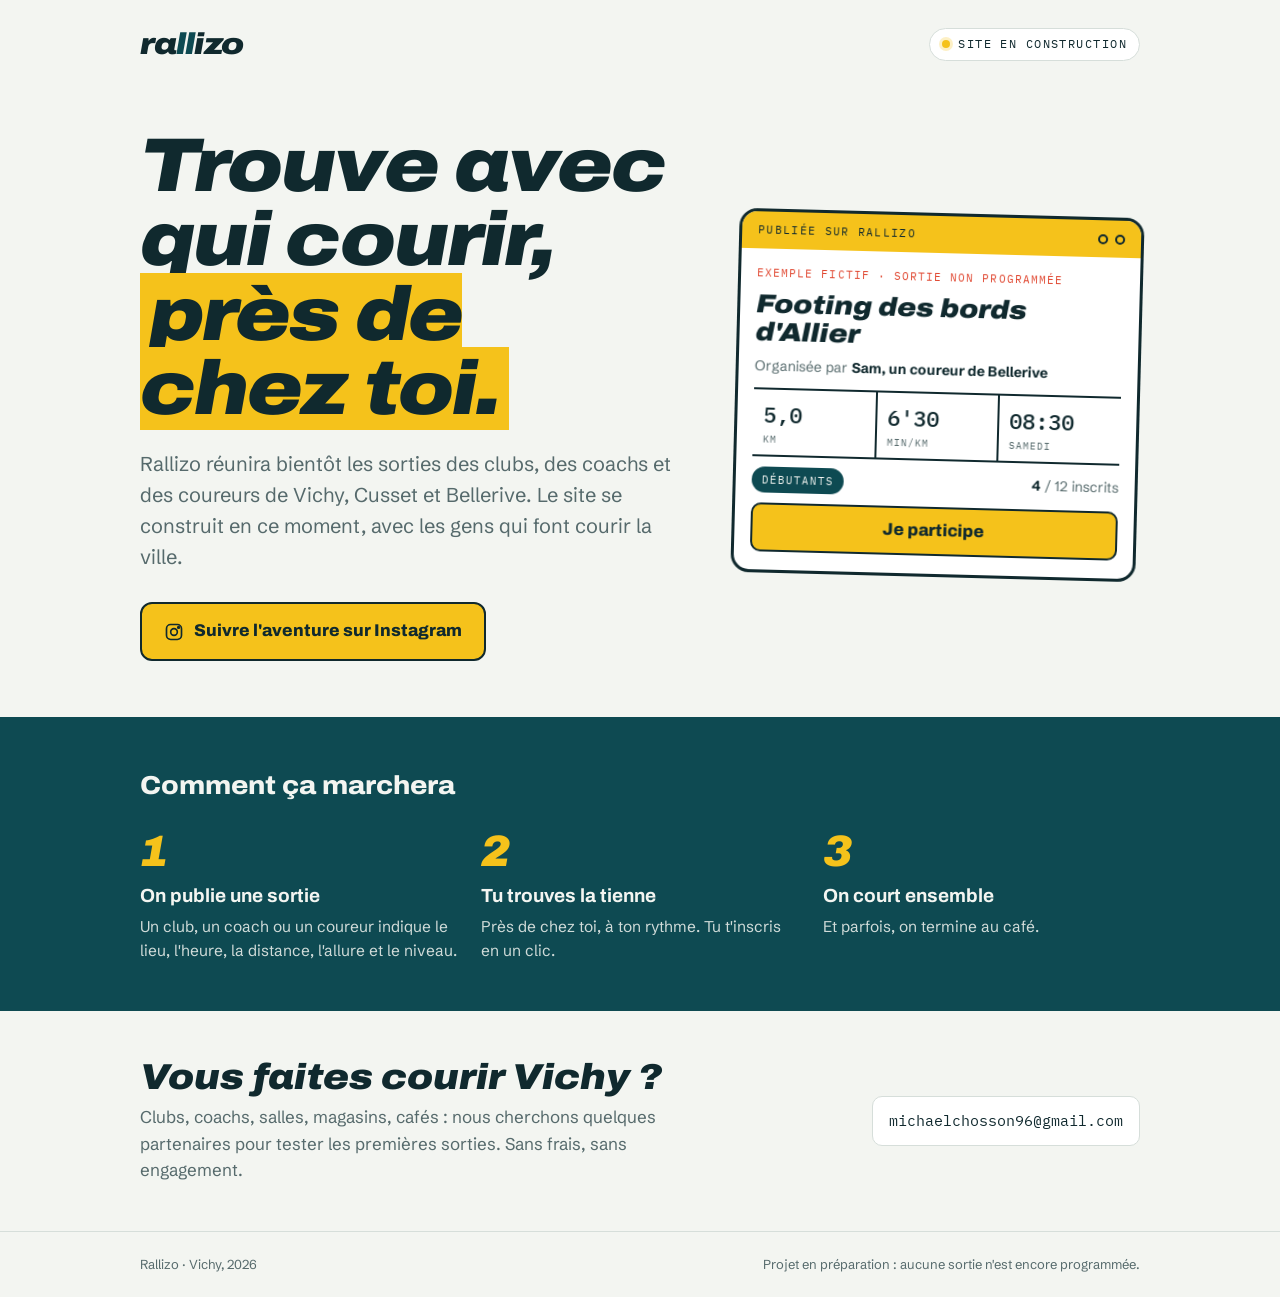
==== index.html @ 5cf41d1e "Page d'attente Rallizo : site en construction Co-Authored-By: Claude Opus 5.5 <noreply@anthropic.com" ====
<!doctype html>
<html lang="fr">
<head>
<meta charset="utf-8">
<meta name="viewport" content="width=device-width, initial-scale=1">
<title>Rallizo · Trouve avec qui courir à Vichy</title>
<meta name="description" content="Rallizo réunira bientôt les sorties running des clubs, des coachs et des coureurs de Vichy, Cusset et Bellerive. Site en construction.">
<meta property="og:title" content="Rallizo · Trouve avec qui courir, près de chez toi">
<meta property="og:description" content="Les sorties des clubs, des coachs et des coureurs de Vichy, au même endroit. Site en construction.">
<meta name="theme-color" content="#0E4A52">
<link rel="icon" href="data:image/svg+xml,%3Csvg xmlns='http://www.w3.org/2000/svg' viewBox='0 0 64 64'%3E%3Crect width='64' height='64' rx='14' fill='%230E4A52'/%3E%3Cpath d='M24 14h9l-8 36h-9zM39 14h9l-8 36h-9z' fill='%23F5C21B'/%3E%3C/svg%3E">
<link rel="preconnect" href="https://fonts.googleapis.com">
<link rel="preconnect" href="https://fonts.gstatic.com" crossorigin>
<link rel="stylesheet" href="https://fonts.googleapis.com/css2?family=Archivo:ital,wdth,wght@0,62..125,100..900;1,62..125,100..900&family=Schibsted+Grotesk:wght@400..700&family=IBM+Plex+Mono:wght@400;500&display=swap">
<style>
  /* Identité Rallizo validée le 16/10/2026 */
  :root {
    --craie: #F3F5F1; --allier: #0E4A52; --encre: #10292E; --rallye: #F5C21B; --depart: #E0452E; --brume: #566A6C; --ligne: #D6DEDA;
    --fd: "Archivo", "Arial Narrow", Arial, sans-serif;
    --fb: "Schibsted Grotesk", "Segoe UI", Helvetica, Arial, sans-serif;
    --fm: "IBM Plex Mono", Consolas, monospace;
  }
  * { box-sizing: border-box; }
  html, body { margin: 0; }
  body { background: var(--craie); color: var(--encre); font-family: var(--fb); font-size: 17px; line-height: 1.55; min-height: 100vh; display: flex; flex-direction: column; }
  .wrap { width: 100%; max-width: 1040px; margin: 0 auto; padding-left: max(20px, env(safe-area-inset-left)); padding-right: max(20px, env(safe-area-inset-right)); }

  header { padding-block: 28px; }
  header .wrap { display: flex; justify-content: space-between; align-items: center; gap: 12px; }
  .wm { font-family: var(--fd); font-weight: 900; font-style: italic; font-stretch: 118%; letter-spacing: -.03em; line-height: .9; font-size: 30px; text-decoration: none; color: var(--encre); }
  .wm .ll { color: var(--allier); }
  .chip { display: inline-flex; align-items: center; gap: 8px; font-family: var(--fm); font-size: 12px; text-transform: uppercase; letter-spacing: .12em; background: #fff; border: 1px solid var(--ligne); padding: 6px 12px; border-radius: 99px; }
  .chip::before { content: ""; width: 8px; height: 8px; border-radius: 50%; background: var(--rallye); box-shadow: 0 0 0 3px rgba(245, 194, 27, .25); }

  main { flex: 1; }
  .hero { padding-block: 40px 56px; display: grid; grid-template-columns: minmax(0, 1.15fr) minmax(0, .85fr); gap: 48px; align-items: center; }
  h1 { font-family: var(--fd); font-weight: 900; font-style: italic; font-stretch: 112%; letter-spacing: -.025em; line-height: .98; font-size: clamp(42px, 7vw, 76px); margin: 0 0 22px; text-wrap: balance; }
  h1 mark { background: var(--rallye); color: var(--encre); padding: 0 .12em; }
  .lead { font-size: clamp(17px, 2vw, 20px); color: var(--brume); max-width: 46ch; margin: 0 0 30px; }
  .actions { display: flex; flex-wrap: wrap; gap: 12px; }
  .btn { display: inline-flex; align-items: center; gap: 10px; font-family: var(--fd); font-weight: 800; font-size: 17px; text-decoration: none; padding: 14px 22px; border-radius: 12px; border: 2px solid var(--encre); color: var(--encre); background: #fff; transition: transform .15s ease; }
  .btn.primary { background: var(--rallye); }
  .btn:hover { transform: translateY(-2px); }
  .btn:focus-visible { outline: 3px solid var(--allier); outline-offset: 3px; }
  .btn svg { width: 20px; height: 20px; }

  /* Dossard d'exemple */
  .bib { background: #fff; border: 3px solid var(--encre); border-radius: 18px; overflow: hidden; max-width: 420px; width: 100%; justify-self: center; transform: rotate(1.5deg); }
  .bib-h { background: var(--rallye); display: flex; justify-content: space-between; align-items: center; padding: 10px 16px; font-family: var(--fm); font-size: 11px; letter-spacing: .12em; text-transform: uppercase; }
  .pins { display: flex; gap: 7px; } .pins i { width: 10px; height: 10px; border: 2.5px solid var(--encre); border-radius: 50%; display: block; }
  .bib-b { padding: 16px 16px 18px; display: grid; gap: 10px; }
  .fict { font-family: var(--fm); font-size: 10.5px; color: var(--depart); letter-spacing: .1em; text-transform: uppercase; }
  .bib-t { font-family: var(--fd); font-weight: 900; font-style: italic; font-stretch: 112%; font-size: 26px; line-height: 1.05; }
  .org { font-size: 14px; color: var(--brume); } .org b { color: var(--encre); }
  .stats { display: grid; grid-template-columns: repeat(3, 1fr); border-top: 2.5px solid var(--encre); border-bottom: 2.5px solid var(--encre); }
  .stats div { padding: 8px 10px; display: grid; } .stats div + div { border-left: 2.5px solid var(--encre); }
  .stats b { font-family: var(--fm); font-weight: 500; font-size: 22px; } .stats span { font-family: var(--fm); font-size: 10px; letter-spacing: .1em; text-transform: uppercase; color: var(--brume); }
  .meta { display: flex; justify-content: space-between; align-items: center; font-size: 14px; color: var(--brume); }
  .lvl { background: var(--allier); color: var(--craie); font-family: var(--fm); font-size: 10.5px; letter-spacing: .1em; text-transform: uppercase; padding: 5px 10px; border-radius: 99px; }
  .join { background: var(--rallye); border: 2.5px solid var(--encre); border-radius: 10px; text-align: center; padding: 9px; font-family: var(--fd); font-weight: 800; font-size: 17px; }

  /* Bande "comment ça marchera" */
  .how { background: var(--allier); color: var(--craie); padding-block: 48px; }
  .how h2 { font-family: var(--fd); font-weight: 800; font-stretch: 108%; font-size: 26px; margin: 0 0 24px; }
  .steps { display: grid; grid-template-columns: repeat(3, minmax(0, 1fr)); gap: 24px; }
  .step b { font-family: var(--fd); font-weight: 900; font-style: italic; font-size: 44px; line-height: 1; color: var(--rallye); display: block; margin-bottom: 8px; }
  .step h3 { font-family: var(--fd); font-size: 19px; margin: 0 0 4px; }
  .step p { margin: 0; opacity: .85; font-size: 15.5px; }

  .pros { padding-block: 48px; display: grid; grid-template-columns: minmax(0, 1fr) auto; gap: 24px; align-items: center; }
  .pros h2 { font-family: var(--fd); font-weight: 900; font-style: italic; font-stretch: 110%; font-size: clamp(26px, 4vw, 36px); margin: 0 0 8px; line-height: 1.05; }
  .pros p { margin: 0; color: var(--brume); max-width: 56ch; }
  .mail { font-family: var(--fm); font-size: 15px; background: #fff; border: 1px solid var(--ligne); border-radius: 10px; padding: 12px 16px; user-select: all; }

  footer { border-top: 1px solid var(--ligne); padding-block: 22px; font-size: 13px; color: var(--brume); }
  footer .wrap { display: flex; justify-content: space-between; flex-wrap: wrap; gap: 8px; }

  @media (max-width: 820px) {
    .hero { grid-template-columns: 1fr; gap: 36px; padding-top: 16px; }
    .steps { grid-template-columns: 1fr; gap: 20px; }
    .pros { grid-template-columns: 1fr; }
  }
  @media (prefers-reduced-motion: no-preference) {
    .bib { animation: arrive .7s cubic-bezier(.2, .8, .2, 1) both .15s; }
    @keyframes arrive { from { transform: rotate(4deg) translateY(16px); } to { transform: rotate(1.5deg); } }
  }
</style>
</head>
<body>

<header>
  <div class="wrap">
    <a class="wm" href="./" aria-label="Rallizo, accueil">ra<span class="ll">ll</span>izo</a>
    <span class="chip">Site en construction</span>
  </div>
</header>

<main>
  <section class="wrap hero">
    <div>
      <h1>Trouve avec qui courir, <mark>près de chez toi.</mark></h1>
      <p class="lead">Rallizo réunira bientôt les sorties des clubs, des coachs et des coureurs de Vichy, Cusset et Bellerive. Le site se construit en ce moment, avec les gens qui font courir la ville.</p>
      <div class="actions">
        <a class="btn primary" href="https://www.instagram.com/rallizo_/" target="_blank" rel="noopener">
          <svg viewBox="0 0 24 24" fill="none" stroke="currentColor" stroke-width="2" stroke-linecap="round" stroke-linejoin="round" aria-hidden="true"><rect x="3" y="3" width="18" height="18" rx="5"/><circle cx="12" cy="12" r="4"/><circle cx="17.5" cy="6.5" r="1" fill="currentColor"/></svg>
          Suivre l'aventure sur Instagram
        </a>
      </div>
    </div>

    <div class="bib" aria-label="Exemple fictif de sortie">
      <div class="bib-h"><span>Publiée sur Rallizo</span><span class="pins"><i></i><i></i></span></div>
      <div class="bib-b">
        <span class="fict">Exemple fictif · sortie non programmée</span>
        <div class="bib-t">Footing des bords d'Allier</div>
        <span class="org">Organisée par <b>Sam, un coureur de Bellerive</b></span>
        <div class="stats"><div><b>5,0</b><span>km</span></div><div><b>6'30</b><span>min/km</span></div><div><b>08:30</b><span>samedi</span></div></div>
        <div class="meta"><span class="lvl">Débutants</span><span><b style="color:var(--encre)">4</b> / 12 inscrits</span></div>
        <div class="join">Je participe</div>
      </div>
    </div>
  </section>

  <section class="how">
    <div class="wrap">
      <h2>Comment ça marchera</h2>
      <div class="steps">
        <div class="step"><b>1</b><h3>On publie une sortie</h3><p>Un club, un coach ou un coureur indique le lieu, l'heure, la distance, l'allure et le niveau.</p></div>
        <div class="step"><b>2</b><h3>Tu trouves la tienne</h3><p>Près de chez toi, à ton rythme. Tu t'inscris en un clic.</p></div>
        <div class="step"><b>3</b><h3>On court ensemble</h3><p>Et parfois, on termine au café.</p></div>
      </div>
    </div>
  </section>

  <section class="wrap pros">
    <div>
      <h2>Vous faites courir Vichy ?</h2>
      <p>Clubs, coachs, salles, magasins, cafés : nous cherchons quelques partenaires pour tester les premières sorties. Sans frais, sans engagement.</p>
    </div>
    <span class="mail">michaelchosson96@gmail.com</span>
  </section>
</main>

<footer>
  <div class="wrap"><span>Rallizo · Vichy, 2026</span><span>Projet en préparation : aucune sortie n'est encore programmée.</span></div>
</footer>

</body>
</html>
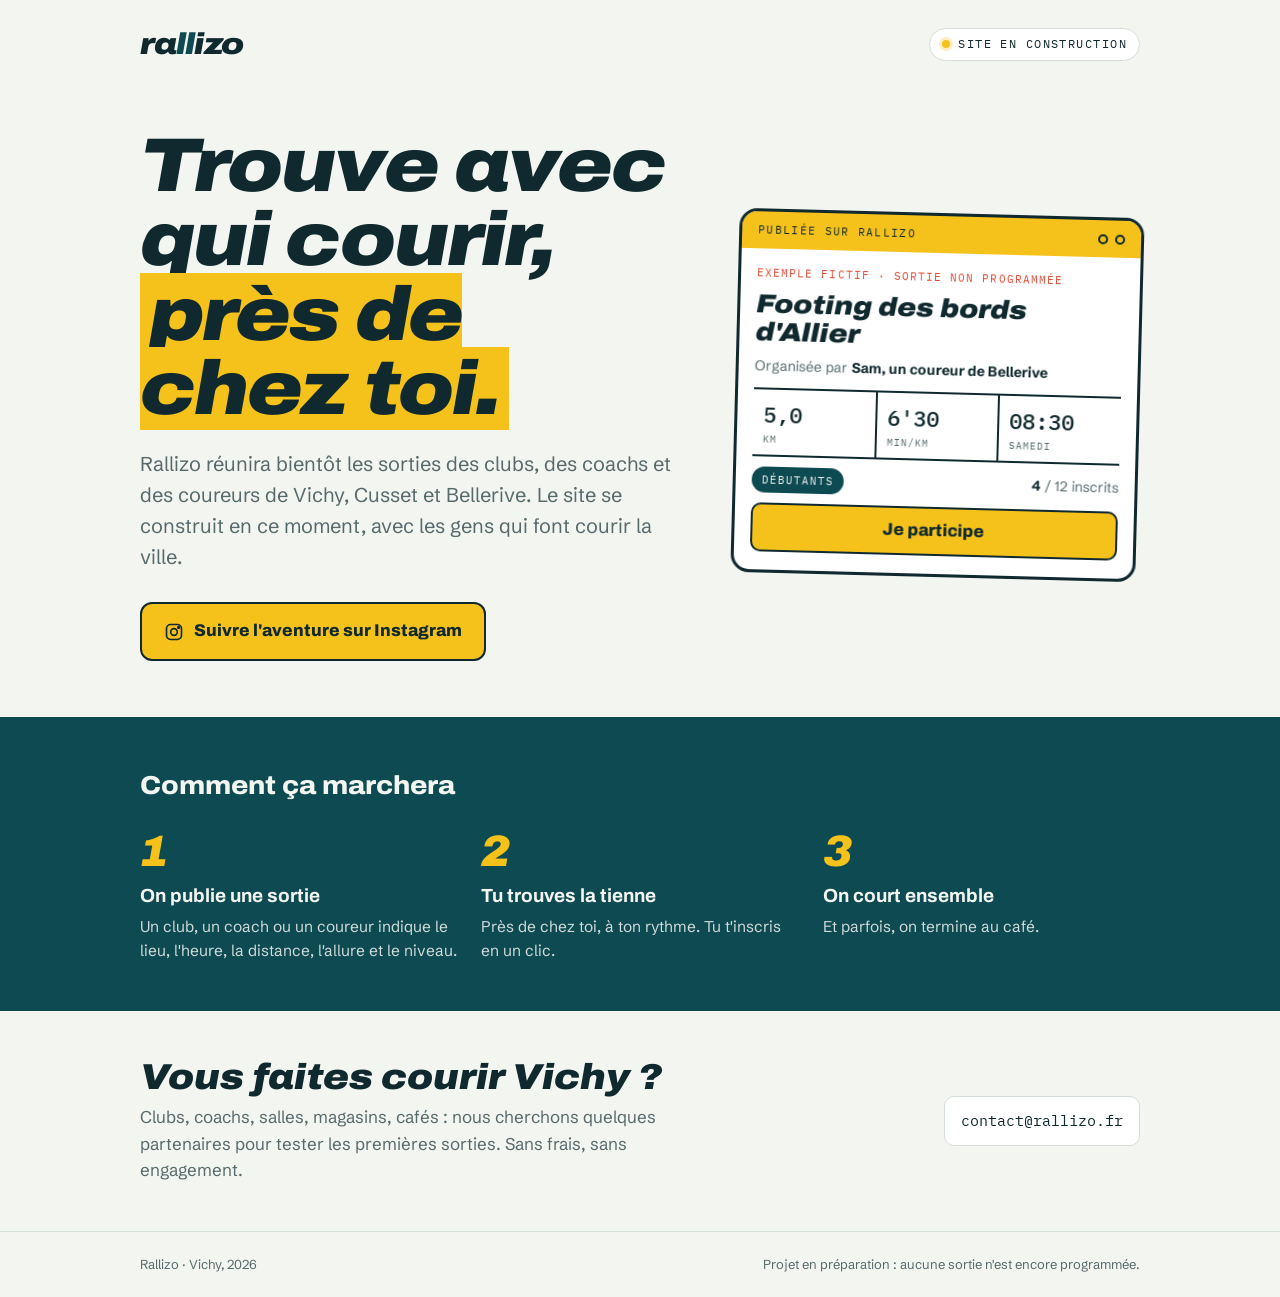
==== commit f1ca683f: "Contact : contact@rallizo.fr Co-Authored-By: Claude Opus 5.5 <noreply@anthropic.com>" ====
--- a/index.html
+++ b/index.html
@@ -1,4 +1,4 @@
-<!doctype html>
+﻿<!doctype html>
 <html lang="fr">
 <head>
 <meta charset="utf-8">
@@ -137,7 +137,7 @@
       <h2>Vous faites courir Vichy ?</h2>
       <p>Clubs, coachs, salles, magasins, cafés : nous cherchons quelques partenaires pour tester les premières sorties. Sans frais, sans engagement.</p>
     </div>
-    <span class="mail">michaelchosson96@gmail.com</span>
+    <span class="mail">contact@rallizo.fr</span>
   </section>
 </main>
 
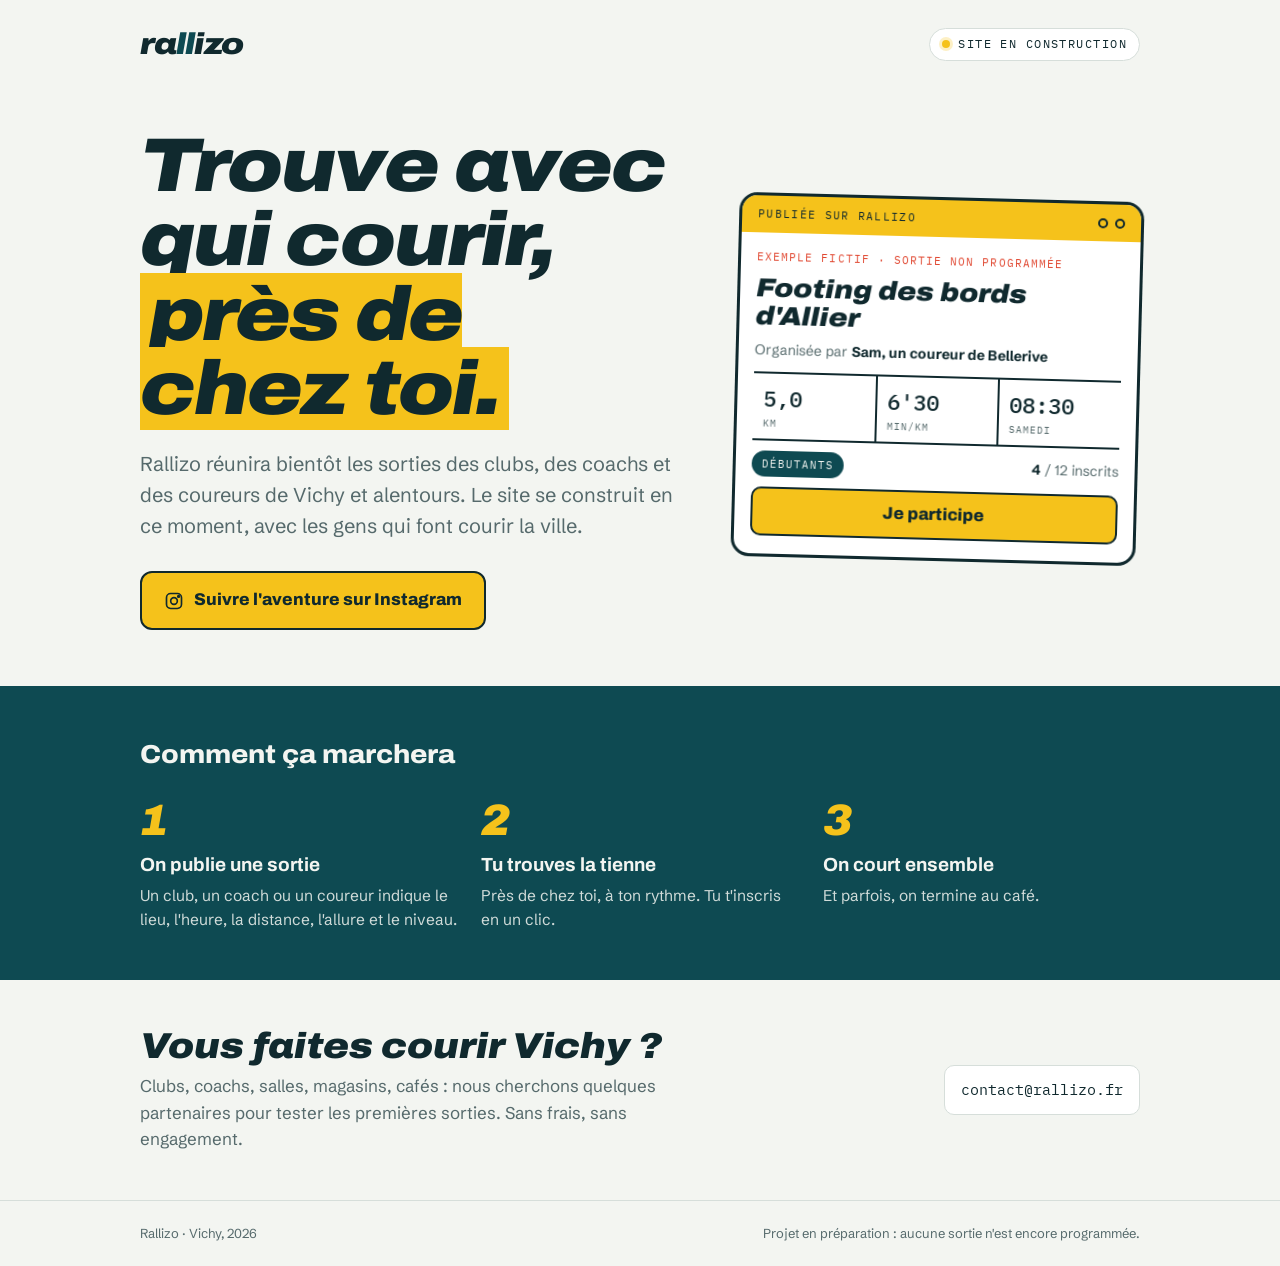
==== commit 2f533736: "Zone : Vichy et alentours Co-Authored-By: Claude Opus 5.5 <noreply@anthropic.com>" ====
--- a/index.html
+++ b/index.html
@@ -4,7 +4,7 @@
 <meta charset="utf-8">
 <meta name="viewport" content="width=device-width, initial-scale=1">
 <title>Rallizo · Trouve avec qui courir à Vichy</title>
-<meta name="description" content="Rallizo réunira bientôt les sorties running des clubs, des coachs et des coureurs de Vichy, Cusset et Bellerive. Site en construction.">
+<meta name="description" content="Rallizo réunira bientôt les sorties running des clubs, des coachs et des coureurs de Vichy et alentours. Site en construction.">
 <meta property="og:title" content="Rallizo · Trouve avec qui courir, près de chez toi">
 <meta property="og:description" content="Les sorties des clubs, des coachs et des coureurs de Vichy, au même endroit. Site en construction.">
 <meta name="theme-color" content="#0E4A52">
@@ -99,7 +99,7 @@
   <section class="wrap hero">
     <div>
       <h1>Trouve avec qui courir, <mark>près de chez toi.</mark></h1>
-      <p class="lead">Rallizo réunira bientôt les sorties des clubs, des coachs et des coureurs de Vichy, Cusset et Bellerive. Le site se construit en ce moment, avec les gens qui font courir la ville.</p>
+      <p class="lead">Rallizo réunira bientôt les sorties des clubs, des coachs et des coureurs de Vichy et alentours. Le site se construit en ce moment, avec les gens qui font courir la ville.</p>
       <div class="actions">
         <a class="btn primary" href="https://www.instagram.com/rallizo_/" target="_blank" rel="noopener">
           <svg viewBox="0 0 24 24" fill="none" stroke="currentColor" stroke-width="2" stroke-linecap="round" stroke-linejoin="round" aria-hidden="true"><rect x="3" y="3" width="18" height="18" rx="5"/><circle cx="12" cy="12" r="4"/><circle cx="17.5" cy="6.5" r="1" fill="currentColor"/></svg>
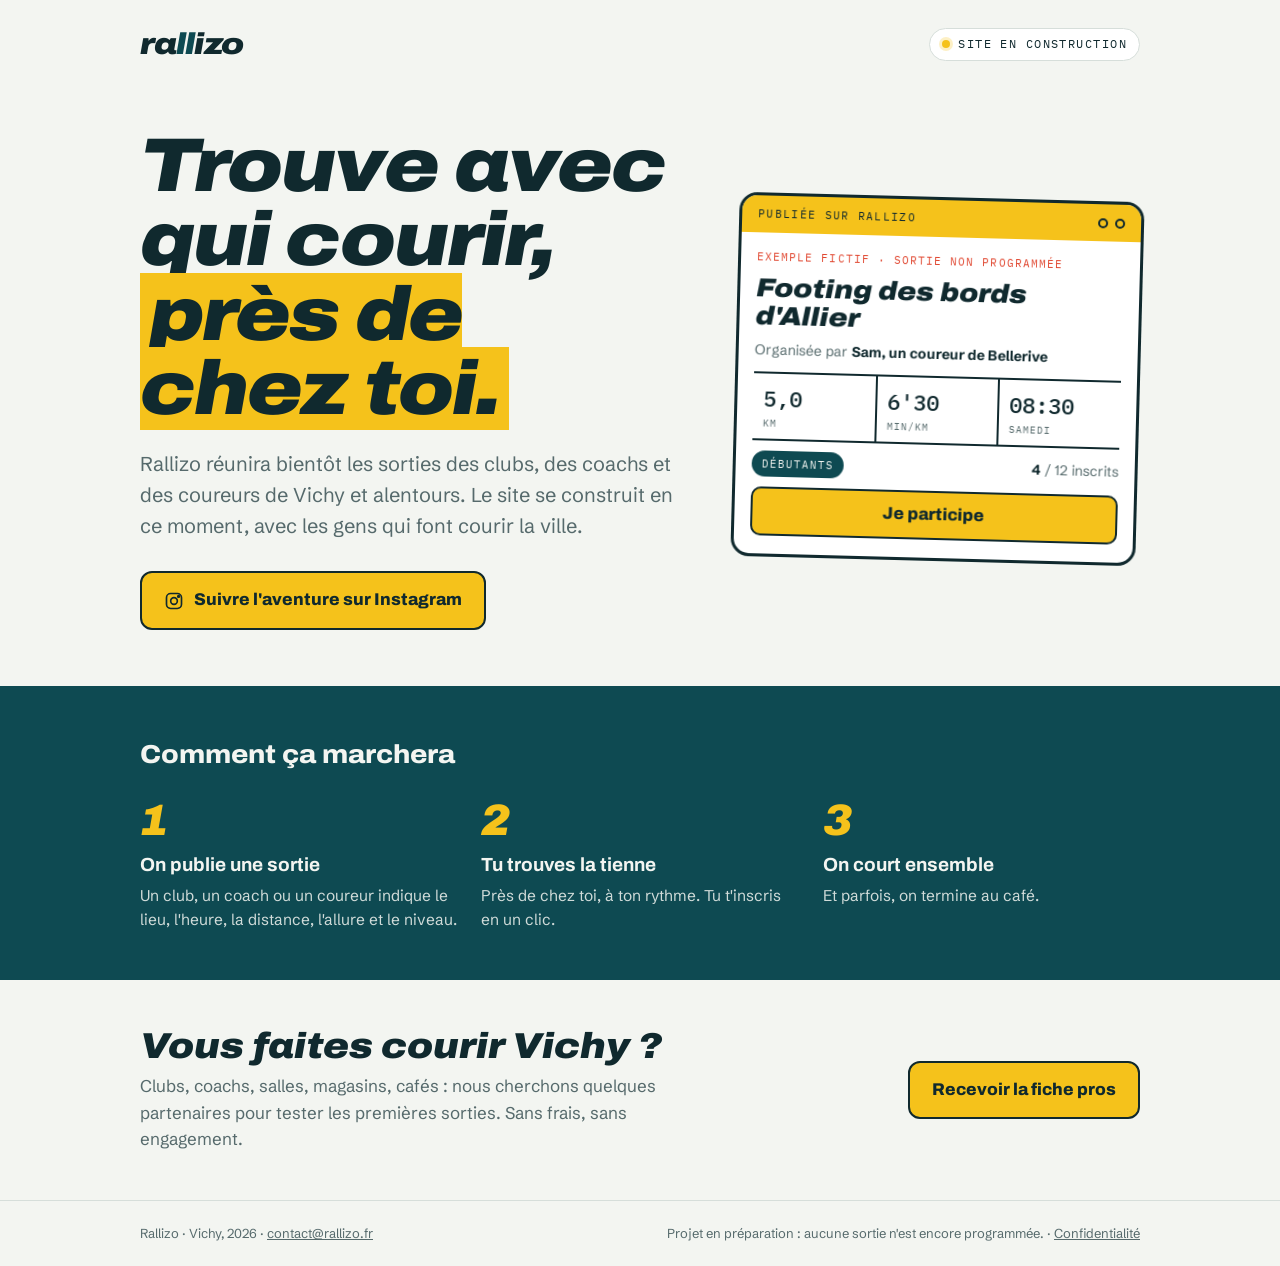
==== commit 23adc26b: "Espace pros : formulaire Brevo, fiches à télécharger, page confidentialité Co-Authored-By: Claude Op" ====
--- a/index.html
+++ b/index.html
@@ -137,12 +137,12 @@
       <h2>Vous faites courir Vichy ?</h2>
       <p>Clubs, coachs, salles, magasins, cafés : nous cherchons quelques partenaires pour tester les premières sorties. Sans frais, sans engagement.</p>
     </div>
-    <span class="mail">contact@rallizo.fr</span>
+    <a class="btn primary" href="pros.html">Recevoir la fiche pros</a>
   </section>
 </main>
 
 <footer>
-  <div class="wrap"><span>Rallizo · Vichy, 2026</span><span>Projet en préparation : aucune sortie n'est encore programmée.</span></div>
+  <div class="wrap"><span>Rallizo · Vichy, 2026 · <a href="mailto:contact@rallizo.fr" style="color:inherit">contact@rallizo.fr</a></span><span>Projet en préparation : aucune sortie n'est encore programmée. · <a href="confidentialite.html" style="color:inherit">Confidentialité</a></span></div>
 </footer>
 
 </body>
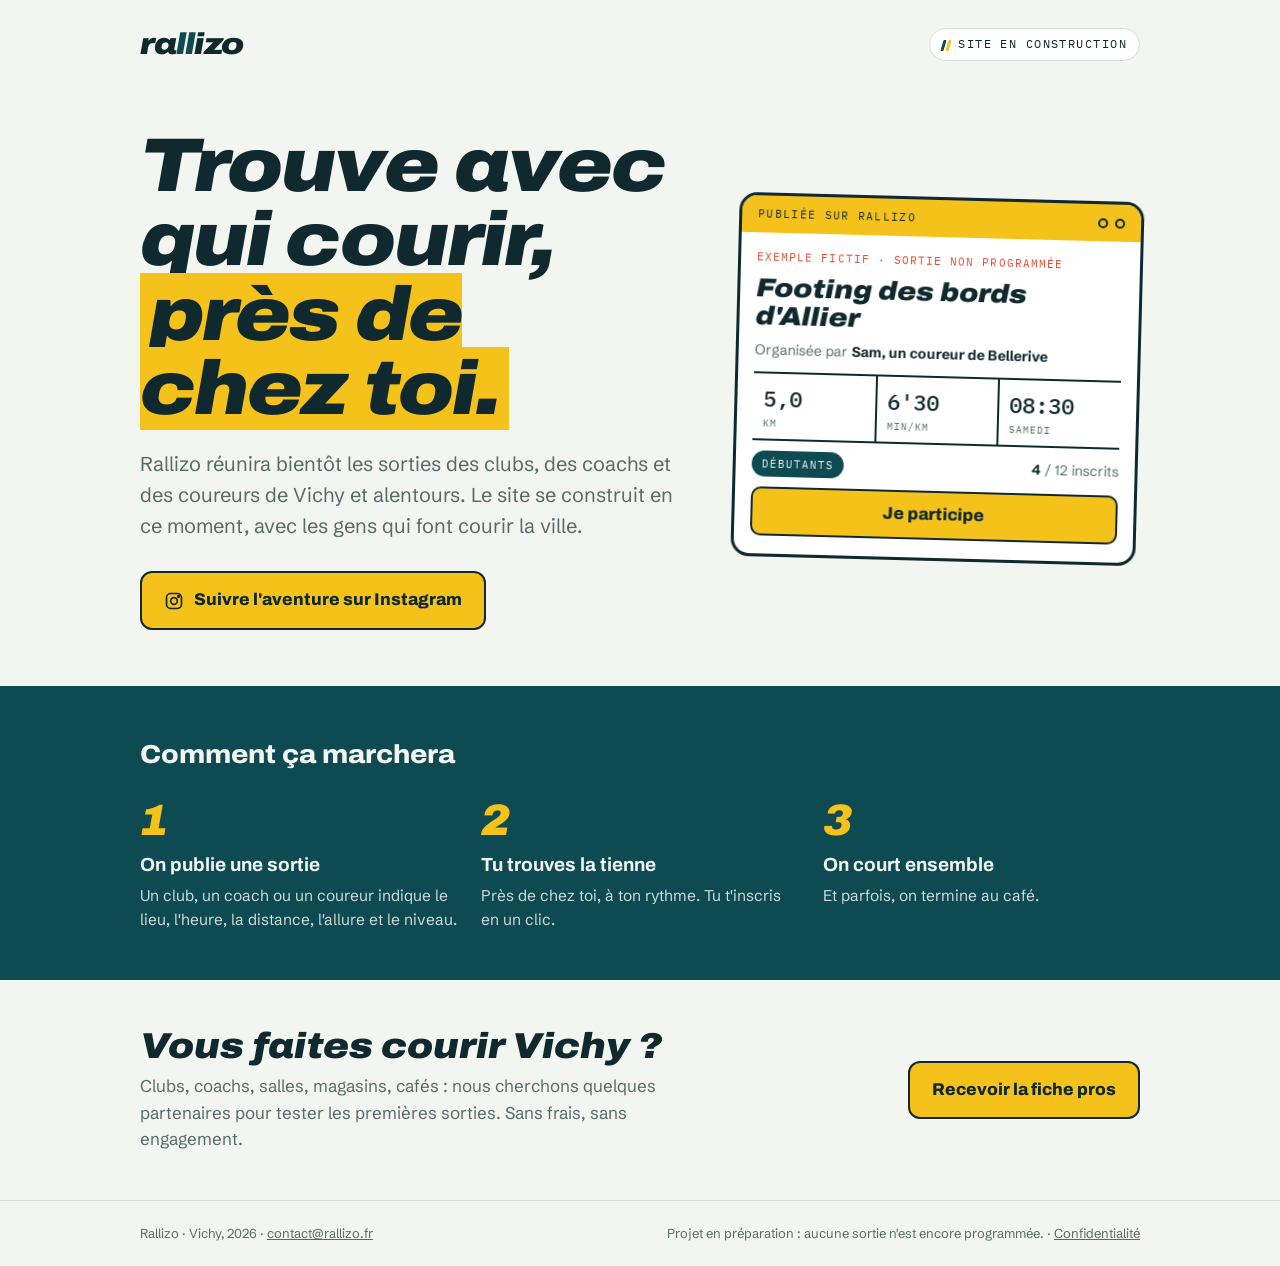
==== commit e651cb34: "Badge « Site en construction » : deux coureurs en foulée à la place du point Co-Authored-By: Claude " ====
--- a/index.html
+++ b/index.html
@@ -31,6 +31,12 @@
   .wm .ll { color: var(--allier); }
   .chip { display: inline-flex; align-items: center; gap: 8px; font-family: var(--fm); font-size: 12px; text-transform: uppercase; letter-spacing: .12em; background: #fff; border: 1px solid var(--ligne); padding: 6px 12px; border-radius: 99px; }
   .chip::before { content: ""; width: 8px; height: 8px; border-radius: 50%; background: var(--rallye); box-shadow: 0 0 0 3px rgba(245, 194, 27, .25); }
+  .chip.live::before { display: none; }
+  .duo { display: inline-flex; align-items: flex-end; gap: 2px; height: 13px; padding-top: 2px; }
+  .duo i { width: 3px; height: 11px; border-radius: 1px; background: var(--allier); transform: skewX(-16deg); animation: foulee .32s ease-in-out infinite alternate; }
+  .duo i + i { background: var(--rallye); animation-delay: -.32s; }
+  @keyframes foulee { from { transform: skewX(-16deg) translateY(0); } to { transform: skewX(-16deg) translateY(-3px); } }
+  @media (prefers-reduced-motion: reduce) { .duo i { animation: none; } }
 
   main { flex: 1; }
   .hero { padding-block: 40px 56px; display: grid; grid-template-columns: minmax(0, 1.15fr) minmax(0, .85fr); gap: 48px; align-items: center; }
@@ -91,7 +97,7 @@
 <header>
   <div class="wrap">
     <a class="wm" href="./" aria-label="Rallizo, accueil">ra<span class="ll">ll</span>izo</a>
-    <span class="chip">Site en construction</span>
+    <span class="chip live"><span class="duo" aria-hidden="true"><i></i><i></i></span>Site en construction</span>
   </div>
 </header>
 
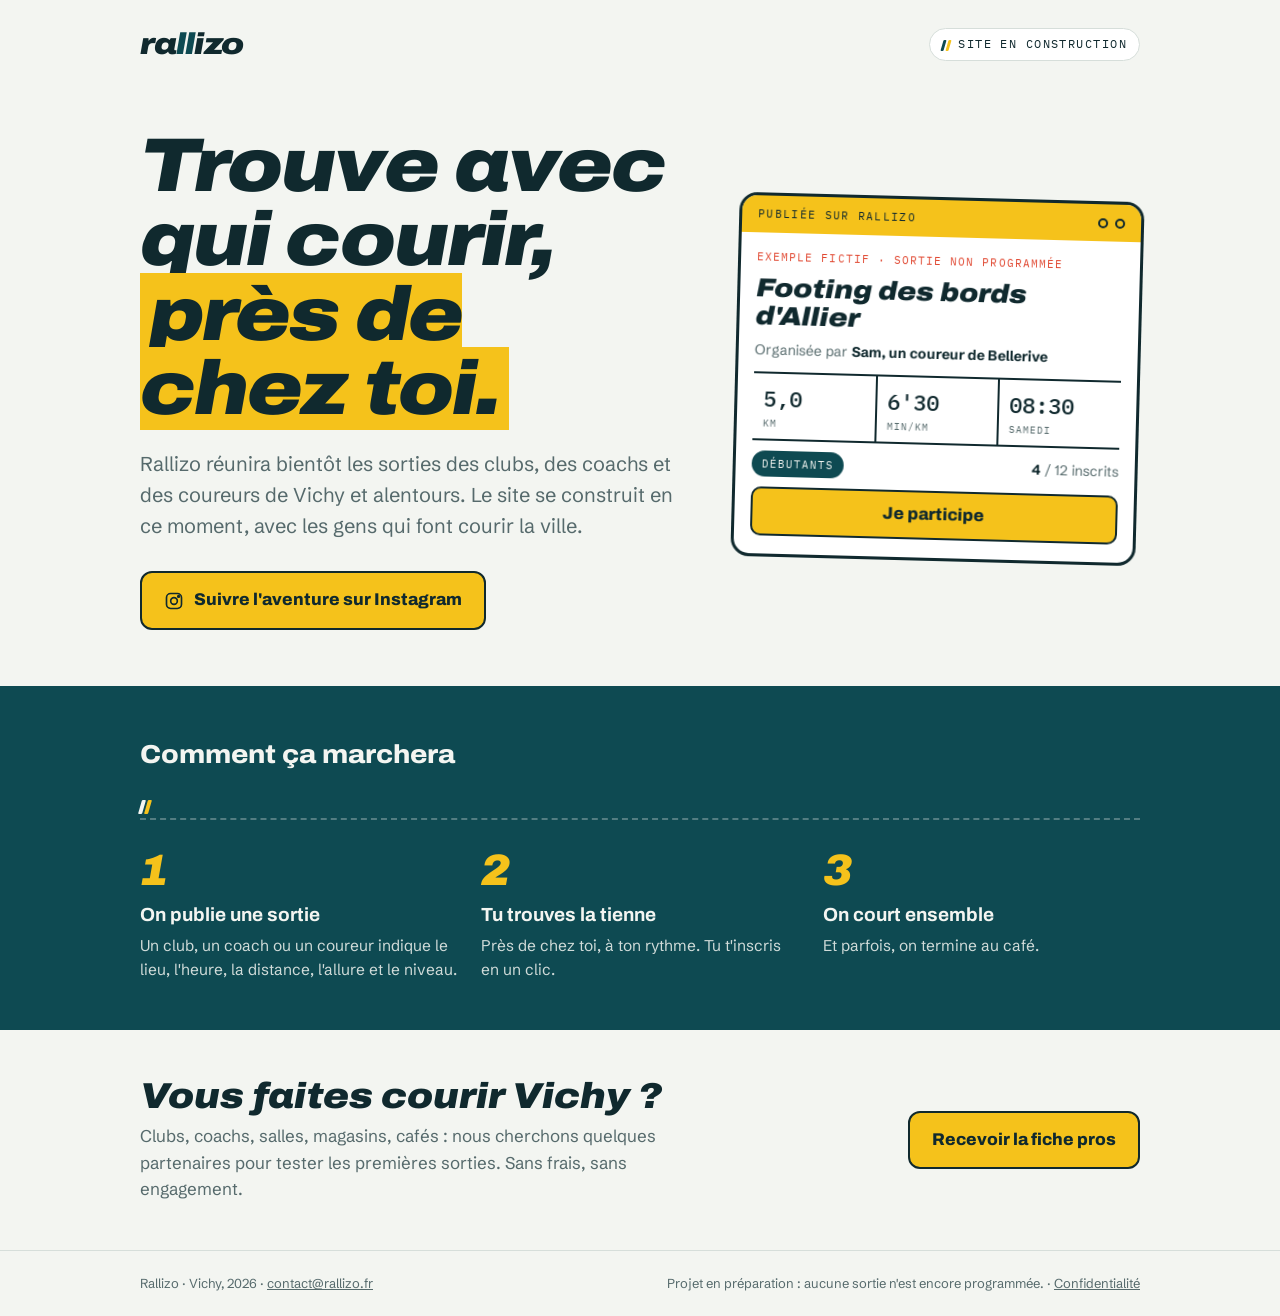
==== commit 1dc51d08: "Accueil animé (apparitions, surligneur, dossard vivant, piste) et badge sur une ligne en petit écran" ====
--- a/index.html
+++ b/index.html
@@ -12,6 +12,7 @@
 <link rel="preconnect" href="https://fonts.googleapis.com">
 <link rel="preconnect" href="https://fonts.gstatic.com" crossorigin>
 <link rel="stylesheet" href="https://fonts.googleapis.com/css2?family=Archivo:ital,wdth,wght@0,62..125,100..900;1,62..125,100..900&family=Schibsted+Grotesk:wght@400..700&family=IBM+Plex+Mono:wght@400;500&display=swap">
+<script>document.documentElement.classList.add('js');</script>
 <style>
   /* Identité Rallizo validée le 16/10/2026 */
   :root {
@@ -51,7 +52,9 @@
   .btn svg { width: 20px; height: 20px; }
 
   /* Dossard d'exemple */
-  .bib { background: #fff; border: 3px solid var(--encre); border-radius: 18px; overflow: hidden; max-width: 420px; width: 100%; justify-self: center; transform: rotate(1.5deg); }
+  .bib-zone { max-width: 420px; width: 100%; justify-self: center; }
+  .bib-tilt { transition: transform .4s cubic-bezier(.2, .8, .2, 1); }
+  .bib { background: #fff; border: 3px solid var(--encre); border-radius: 18px; overflow: hidden; transform: rotate(1.5deg); }
   .bib-h { background: var(--rallye); display: flex; justify-content: space-between; align-items: center; padding: 10px 16px; font-family: var(--fm); font-size: 11px; letter-spacing: .12em; text-transform: uppercase; }
   .pins { display: flex; gap: 7px; } .pins i { width: 10px; height: 10px; border: 2.5px solid var(--encre); border-radius: 50%; display: block; }
   .bib-b { padding: 16px 16px 18px; display: grid; gap: 10px; }
@@ -63,7 +66,14 @@
   .stats b { font-family: var(--fm); font-weight: 500; font-size: 22px; } .stats span { font-family: var(--fm); font-size: 10px; letter-spacing: .1em; text-transform: uppercase; color: var(--brume); }
   .meta { display: flex; justify-content: space-between; align-items: center; font-size: 14px; color: var(--brume); }
   .lvl { background: var(--allier); color: var(--craie); font-family: var(--fm); font-size: 10.5px; letter-spacing: .1em; text-transform: uppercase; padding: 5px 10px; border-radius: 99px; }
-  .join { background: var(--rallye); border: 2.5px solid var(--encre); border-radius: 10px; text-align: center; padding: 9px; font-family: var(--fd); font-weight: 800; font-size: 17px; }
+  .join { background: var(--rallye); border: 2.5px solid var(--encre); border-radius: 10px; text-align: center; padding: 9px; font-family: var(--fd); font-weight: 800; font-size: 17px; position: relative; overflow: hidden; }
+  #inscrits { display: inline-block; }
+
+  /* Piste : deux coureurs qui traversent la bande bleue */
+  .track { position: relative; height: 22px; margin: 0 0 28px; border-bottom: 2px dashed rgba(243, 245, 241, .3); }
+  .track .duo { position: absolute; left: 0; bottom: 4px; height: 16px; }
+  .track .duo i { width: 4px; height: 14px; background: var(--craie); }
+  .track .duo i + i { background: var(--rallye); }
 
   /* Bande "comment ça marchera" */
   .how { background: var(--allier); color: var(--craie); padding-block: 48px; }
@@ -86,9 +96,41 @@
     .steps { grid-template-columns: 1fr; gap: 20px; }
     .pros { grid-template-columns: 1fr; }
   }
+  @media (max-width: 380px) {
+    .chip { white-space: nowrap; font-size: 10.5px; letter-spacing: .08em; padding: 5px 10px; gap: 6px; }
+  }
+  /* Animations : rien ne bouge si le visiteur a demandé à réduire les animations */
   @media (prefers-reduced-motion: no-preference) {
     .bib { animation: arrive .7s cubic-bezier(.2, .8, .2, 1) both .15s; }
     @keyframes arrive { from { transform: rotate(4deg) translateY(16px); } to { transform: rotate(1.5deg); } }
+
+    /* Apparitions au chargement et au défilement (seulement si le JS tourne) */
+    .js .rv { opacity: 0; transform: translateY(18px); transition: opacity .6s ease, transform .7s cubic-bezier(.2, .8, .2, 1); transition-delay: var(--d, 0s); }
+    .js .rv.in { opacity: 1; transform: none; }
+
+    /* Le surligneur jaune se pose sur « près de chez toi » */
+    h1 mark { background: linear-gradient(var(--rallye), var(--rallye)) no-repeat 0 0 / 0% 100%; animation: surligne .8s cubic-bezier(.6, 0, .2, 1) .6s forwards; }
+    @keyframes surligne { to { background-size: 100% 100%; } }
+
+    /* Le dossard flotte doucement */
+    .bib-zone { animation: flotte 5s ease-in-out 1s infinite; }
+    @keyframes flotte { 50% { transform: translateY(-8px); } }
+
+    /* Reflet sur « Je participe » et les boutons jaunes */
+    .join::after, .btn.primary::after { content: ""; position: absolute; inset: 0; background: linear-gradient(100deg, transparent 30%, rgba(255, 255, 255, .55) 50%, transparent 70%); transform: translateX(-100%); pointer-events: none; }
+    .join::after { animation: reflet 3.2s ease-in-out 1.5s infinite; }
+    .btn.primary { position: relative; overflow: hidden; }
+    .btn.primary:hover::after { animation: reflet .7s ease-out; }
+    @keyframes reflet { 0%, 60% { transform: translateX(-100%); } 100% { transform: translateX(100%); } }
+    .btn:active { transform: translateY(0) scale(.98); }
+
+    /* Le compteur saute quand quelqu'un s'inscrit */
+    #inscrits.pop { animation: pop .45s cubic-bezier(.3, 1.6, .5, 1); }
+    @keyframes pop { 40% { transform: scale(1.6); color: var(--depart); } }
+
+    /* Les coureurs traversent la piste */
+    .track .duo { animation: course 9s linear infinite; }
+    @keyframes course { from { left: 0; } to { left: calc(100% - 14px); } }
   }
 </style>
 </head>
@@ -104,9 +146,9 @@
 <main>
   <section class="wrap hero">
     <div>
-      <h1>Trouve avec qui courir, <mark>près de chez toi.</mark></h1>
-      <p class="lead">Rallizo réunira bientôt les sorties des clubs, des coachs et des coureurs de Vichy et alentours. Le site se construit en ce moment, avec les gens qui font courir la ville.</p>
-      <div class="actions">
+      <h1 class="rv">Trouve avec qui courir, <mark>près de chez toi.</mark></h1>
+      <p class="lead rv" style="--d:.2s">Rallizo réunira bientôt les sorties des clubs, des coachs et des coureurs de Vichy et alentours. Le site se construit en ce moment, avec les gens qui font courir la ville.</p>
+      <div class="actions rv" style="--d:.35s">
         <a class="btn primary" href="https://www.instagram.com/rallizo_/" target="_blank" rel="noopener">
           <svg viewBox="0 0 24 24" fill="none" stroke="currentColor" stroke-width="2" stroke-linecap="round" stroke-linejoin="round" aria-hidden="true"><rect x="3" y="3" width="18" height="18" rx="5"/><circle cx="12" cy="12" r="4"/><circle cx="17.5" cy="6.5" r="1" fill="currentColor"/></svg>
           Suivre l'aventure sur Instagram
@@ -114,6 +156,7 @@
       </div>
     </div>
 
+    <div class="bib-zone"><div class="bib-tilt">
     <div class="bib" aria-label="Exemple fictif de sortie">
       <div class="bib-h"><span>Publiée sur Rallizo</span><span class="pins"><i></i><i></i></span></div>
       <div class="bib-b">
@@ -121,25 +164,27 @@
         <div class="bib-t">Footing des bords d'Allier</div>
         <span class="org">Organisée par <b>Sam, un coureur de Bellerive</b></span>
         <div class="stats"><div><b>5,0</b><span>km</span></div><div><b>6'30</b><span>min/km</span></div><div><b>08:30</b><span>samedi</span></div></div>
-        <div class="meta"><span class="lvl">Débutants</span><span><b style="color:var(--encre)">4</b> / 12 inscrits</span></div>
+        <div class="meta"><span class="lvl">Débutants</span><span><b id="inscrits" style="color:var(--encre)">4</b> / 12 inscrits</span></div>
         <div class="join">Je participe</div>
       </div>
     </div>
+    </div></div>
   </section>
 
   <section class="how">
     <div class="wrap">
-      <h2>Comment ça marchera</h2>
+      <h2 class="rv">Comment ça marchera</h2>
+      <div class="track" aria-hidden="true"><span class="duo"><i></i><i></i></span></div>
       <div class="steps">
-        <div class="step"><b>1</b><h3>On publie une sortie</h3><p>Un club, un coach ou un coureur indique le lieu, l'heure, la distance, l'allure et le niveau.</p></div>
-        <div class="step"><b>2</b><h3>Tu trouves la tienne</h3><p>Près de chez toi, à ton rythme. Tu t'inscris en un clic.</p></div>
-        <div class="step"><b>3</b><h3>On court ensemble</h3><p>Et parfois, on termine au café.</p></div>
+        <div class="step rv"><b>1</b><h3>On publie une sortie</h3><p>Un club, un coach ou un coureur indique le lieu, l'heure, la distance, l'allure et le niveau.</p></div>
+        <div class="step rv" style="--d:.15s"><b>2</b><h3>Tu trouves la tienne</h3><p>Près de chez toi, à ton rythme. Tu t'inscris en un clic.</p></div>
+        <div class="step rv" style="--d:.3s"><b>3</b><h3>On court ensemble</h3><p>Et parfois, on termine au café.</p></div>
       </div>
     </div>
   </section>
 
   <section class="wrap pros">
-    <div>
+    <div class="rv">
       <h2>Vous faites courir Vichy ?</h2>
       <p>Clubs, coachs, salles, magasins, cafés : nous cherchons quelques partenaires pour tester les premières sorties. Sans frais, sans engagement.</p>
     </div>
@@ -151,5 +196,42 @@
   <div class="wrap"><span>Rallizo · Vichy, 2026 · <a href="mailto:contact@rallizo.fr" style="color:inherit">contact@rallizo.fr</a></span><span>Projet en préparation : aucune sortie n'est encore programmée. · <a href="confidentialite.html" style="color:inherit">Confidentialité</a></span></div>
 </footer>
 
+<script>
+(() => {
+  const els = document.querySelectorAll('.rv');
+  if (matchMedia('(prefers-reduced-motion: reduce)').matches || !('IntersectionObserver' in window)) {
+    els.forEach(e => e.classList.add('in'));
+    return;
+  }
+
+  // Apparitions : chaque bloc arrive quand il entre à l'écran
+  const io = new IntersectionObserver(entrees => entrees.forEach(e => {
+    if (e.isIntersecting) { e.target.classList.add('in'); io.unobserve(e.target); }
+  }), { threshold: .15 });
+  els.forEach(e => io.observe(e));
+
+  // Compteur du dossard d'exemple : 4, 5, 6... jusqu'à 9 puis on recommence
+  const n = document.getElementById('inscrits');
+  let v = 4;
+  setInterval(() => {
+    v = v >= 9 ? 4 : v + 1;
+    n.textContent = v;
+    n.classList.remove('pop'); void n.offsetWidth; n.classList.add('pop');
+  }, 2600);
+
+  // Le dossard s'incline vers la souris (ordinateur seulement)
+  const tilt = document.querySelector('.bib-tilt');
+  const zone = tilt.parentElement;
+  if (matchMedia('(hover: hover)').matches) {
+    zone.addEventListener('pointermove', e => {
+      const r = tilt.getBoundingClientRect();
+      const x = (e.clientX - r.left) / r.width - .5, y = (e.clientY - r.top) / r.height - .5;
+      tilt.style.transform = `perspective(900px) rotateY(${x * 10}deg) rotateX(${-y * 10}deg)`;
+    });
+    zone.addEventListener('pointerleave', () => { tilt.style.transform = ''; });
+  }
+})();
+</script>
+
 </body>
 </html>
